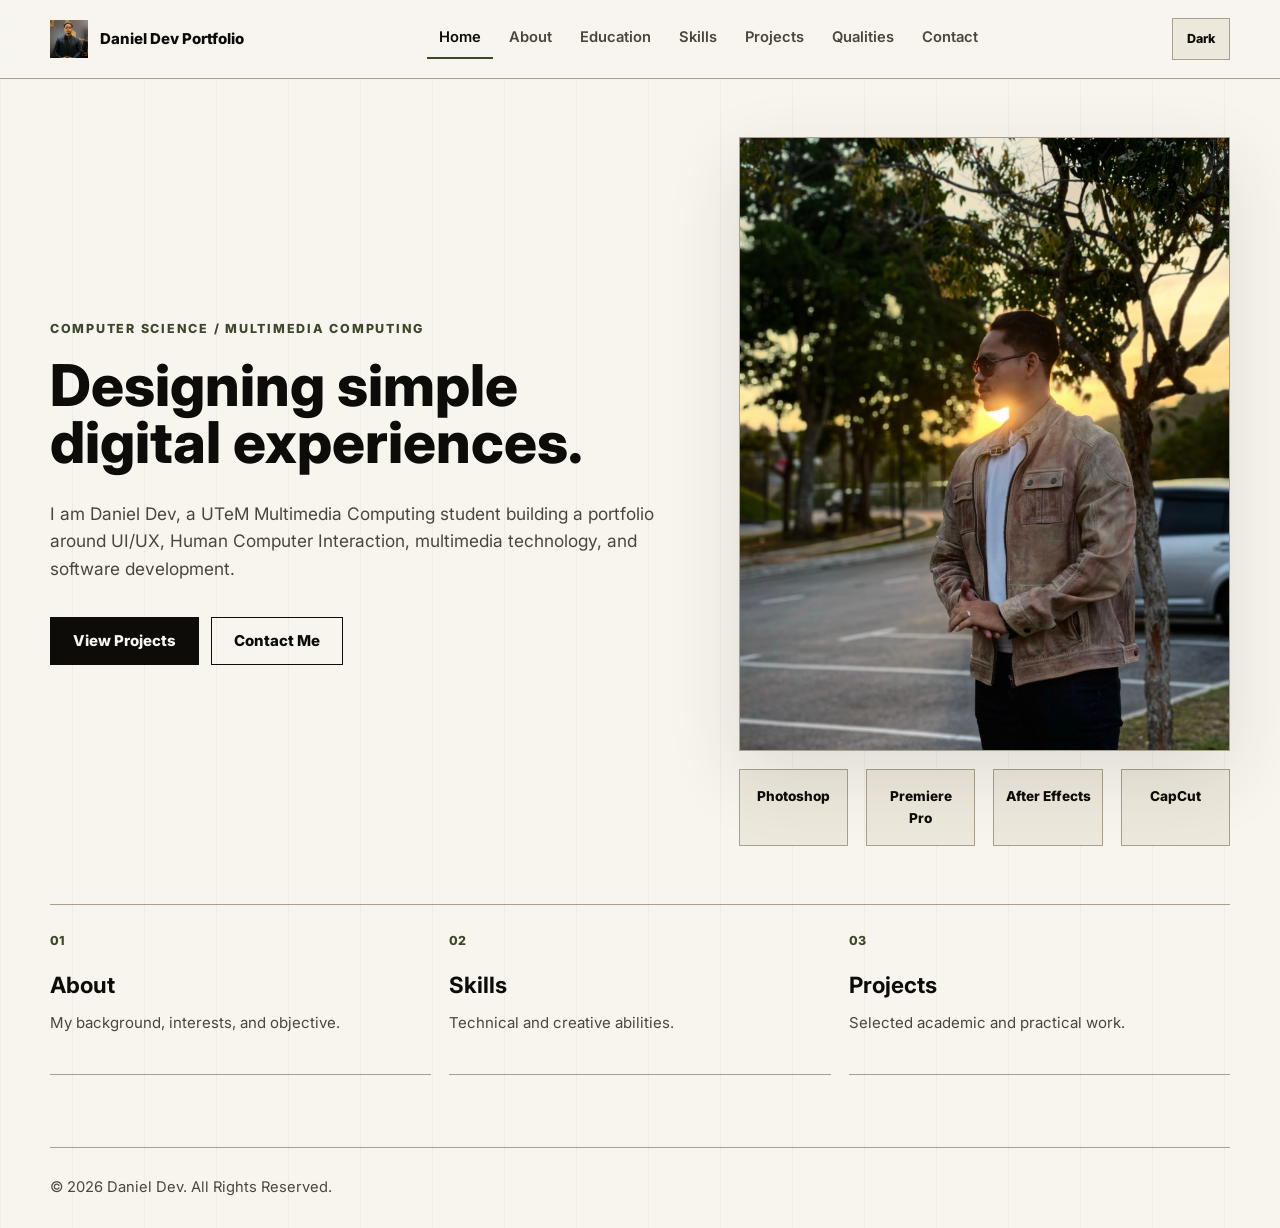
==== index.html @ 2dcd973b "Add files via upload" ====
<!DOCTYPE html>
<html lang="en">
<head>
    <meta charset="UTF-8">
    <meta name="viewport" content="width=device-width, initial-scale=1.0">
    <title>Daniel Dev | Portfolio</title>
    <link rel="preconnect" href="https://fonts.googleapis.com">
    <link rel="preconnect" href="https://fonts.gstatic.com" crossorigin>
    <link href="https://fonts.googleapis.com/css2?family=Inter:wght@300;400;500;600;700;800&display=swap" rel="stylesheet">
    <link rel="stylesheet" href="style.css">
    <link rel="stylesheet" href="mediaqueries.css">
</head>
<body>
    <header class="site-header">
        <nav class="navbar" aria-label="Main navigation">
            <a class="brand" href="index.html" aria-label="Daniel Dev home">
                <span class="brand-mark"><span>D</span><img src="assets/brand-logo.jpg" alt="Daniel Dev logo"></span>
                <span>Daniel Dev Portfolio</span>
            </a>

            <ul class="nav-links" id="nav-links">
                <li><a class="active" href="index.html">Home</a></li>
                <li><a href="about.html">About</a></li>
                <li><a href="education.html">Education</a></li>
                <li><a href="skills.html">Skills</a></li>
                <li><a href="projects.html">Projects</a></li>
                <li><a href="qualities.html">Qualities</a></li>
                <li><a href="contact.html">Contact</a></li>
            </ul>

            <div class="nav-actions">
                <button class="icon-button" id="theme-toggle" type="button" aria-label="Toggle dark mode">Dark</button>
                <button class="icon-button menu-button" id="hamburger" type="button" aria-label="Open menu" aria-expanded="false">Menu</button>
            </div>
        </nav>
    </header>

    <main>
        <section class="home-hero">
            <div class="hero-copy">
                <p class="eyebrow">Computer Science / Multimedia Computing</p>
                <h1>Designing simple digital experiences.</h1>
                <p class="lead">
                    I am Daniel Dev, a UTeM Multimedia Computing student building a portfolio around UI/UX,
                    Human Computer Interaction, multimedia technology, and software development.
                </p>
                <div class="button-row">
                    <a class="button primary" href="projects.html">View Projects</a>
                    <a class="button secondary" href="contact.html">Contact Me</a>
                </div>
            </div>

            <div class="identity-panel" aria-label="Daniel Dev identity visual">
                <div class="image-frame profile-frame" data-label="Add assets/profile.jpg">
                    <img src="assets/profile.jpg" alt="Daniel Dev profile photo">
                </div>
                <div class="signal-list">
                    <span>Photoshop</span>
                    <span>Premiere Pro</span>
                    <span>After Effects</span>
                    <span>CapCut</span>
                </div>
            </div>
        </section>

        <section class="preview-band" aria-label="Portfolio preview">
            <a href="about.html">
                <span>01</span>
                <strong>About</strong>
                <p>My background, interests, and objective.</p>
            </a>
            <a href="skills.html">
                <span>02</span>
                <strong>Skills</strong>
                <p>Technical and creative abilities.</p>
            </a>
            <a href="projects.html">
                <span>03</span>
                <strong>Projects</strong>
                <p>Selected academic and practical work.</p>
            </a>
        </section>
    </main>

    <footer class="site-footer">
        <p>&copy; 2026 Daniel Dev. All Rights Reserved.</p>
    </footer>

    <script src="script.js"></script>
</body>
</html>
---- style.css ----
:root {
    --bg: #f8f5ef;
    --surface: #ede8dc;
    --surface-strong: #ded6c4;
    --text: #0d0c09;
    --muted: #4b463d;
    --line: #a99f8c;
    --accent: #3e472b;
    --accent-strong: #222819;
    --inverse: #fffaf0;
    --shadow: 0 24px 70px rgba(45, 39, 28, 0.12);
}

body.dark-mode {
    --bg: #14130f;
    --surface: #201f1a;
    --surface-strong: #2d2b24;
    --text: #f5f1e8;
    --muted: #b6ad9e;
    --line: #3d392f;
    --accent: #b6bd86;
    --accent-strong: #d7ddb1;
    --inverse: #16140f;
    --shadow: 0 24px 70px rgba(0, 0, 0, 0.38);
}

* {
    box-sizing: border-box;
    margin: 0;
    padding: 0;
}

html {
    width: 100%;
    max-width: 100%;
    overflow-x: hidden;
}

body {
    width: 100%;
    max-width: 100%;
    min-height: 100vh;
    overflow-x: hidden;
    background:
        linear-gradient(90deg, rgba(89, 96, 68, 0.06) 1px, transparent 1px),
        linear-gradient(var(--bg), var(--bg));
    background-size: 72px 72px, auto;
    color: var(--text);
    font-family: "Inter", Arial, sans-serif;
    font-size: 15px;
    line-height: 1.6;
    transition: background-color 0.25s ease, color 0.25s ease;
}

a {
    color: inherit;
    text-decoration: none;
}

main,
header,
footer,
section,
article,
div,
nav,
ul,
li {
    max-width: 100%;
}

button,
input,
textarea {
    font: inherit;
}

.site-header {
    position: sticky;
    top: 0;
    z-index: 20;
    border-bottom: 1px solid var(--line);
    background: color-mix(in srgb, var(--bg) 88%, transparent);
    backdrop-filter: blur(18px);
}

.navbar {
    display: flex;
    align-items: center;
    justify-content: space-between;
    gap: 24px;
    width: min(1180px, calc(100% - 40px));
    min-height: 78px;
    margin: 0 auto;
}

.brand,
.nav-actions,
.nav-links {
    display: flex;
    align-items: center;
}

.brand {
    gap: 12px;
    font-weight: 800;
    letter-spacing: 0;
}

.brand-mark {
    display: grid;
    position: relative;
    width: 38px;
    height: 38px;
    overflow: hidden;
    place-items: center;
    border: 0;
    background: transparent;
    color: var(--bg);
    font-weight: 800;
}

.brand-mark img {
    position: absolute;
    inset: 0;
    width: 100%;
    height: 100%;
    object-fit: cover;
}

.nav-links {
    gap: 4px;
    list-style: none;
}

.nav-links a {
    display: inline-flex;
    align-items: center;
    min-height: 40px;
    padding: 0 12px;
    border-bottom: 2px solid transparent;
    color: var(--muted);
    font-size: 0.92rem;
    font-weight: 600;
}

.nav-links a:hover,
.nav-links a.active {
    border-color: var(--accent);
    color: var(--text);
}

.nav-actions {
    gap: 8px;
}

.icon-button {
    display: grid;
    min-width: 58px;
    height: 42px;
    place-items: center;
    padding: 0 10px;
    border: 1px solid var(--line);
    border-radius: 0;
    background: var(--surface);
    color: var(--text);
    cursor: pointer;
    font-size: 0.78rem;
    font-weight: 800;
}

.icon-button:hover {
    border-color: var(--accent);
}

.menu-button {
    display: none;
}

.home-hero,
.page-shell {
    width: min(1180px, calc(100% - 40px));
    max-width: calc(100vw - 40px);
    margin: 0 auto;
}

.home-hero {
    display: grid;
    grid-template-columns: minmax(0, 1.12fr) minmax(320px, 0.88fr);
    gap: 64px;
    align-items: center;
    min-height: calc(100vh - 78px);
    padding: 58px 0;
}

.hero-copy,
.page-intro {
    max-width: 800px;
}

.eyebrow {
    margin-bottom: 18px;
    color: var(--accent);
    font-size: 0.78rem;
    font-weight: 800;
    letter-spacing: 0.14em;
    text-transform: uppercase;
}

h1 {
    max-width: 900px;
    font-size: clamp(2rem, 4.5vw, 4.4rem);
    font-weight: 800;
    letter-spacing: 0;
    line-height: 1;
    overflow-wrap: anywhere;
}

.lead {
    max-width: 680px;
    margin-top: 28px;
    color: var(--muted);
    font-size: clamp(0.98rem, 1.5vw, 1.08rem);
}

.button-row {
    display: flex;
    flex-wrap: wrap;
    gap: 12px;
    margin-top: 34px;
}

.button {
    display: inline-flex;
    align-items: center;
    justify-content: center;
    min-height: 48px;
    padding: 0 22px;
    border: 1px solid var(--text);
    border-radius: 0;
    cursor: pointer;
    font-weight: 800;
    transition: background-color 0.2s ease, color 0.2s ease, transform 0.2s ease, border-color 0.2s ease;
}

.button.primary {
    background: var(--text);
    color: var(--bg);
}

.button.secondary {
    background: transparent;
    color: var(--text);
}

.button:hover {
    transform: translateY(-2px);
}

.button.primary:hover {
    background: var(--accent);
    border-color: var(--accent);
    color: var(--inverse);
}

.button.secondary:hover {
    border-color: var(--accent);
    color: var(--accent);
}

.text-link {
    display: inline-flex;
    width: fit-content;
    margin-top: 14px;
    border-bottom: 2px solid var(--accent);
    color: var(--text);
    font-weight: 800;
}

.image-frame {
    position: relative;
    width: 100%;
    overflow: hidden;
    border: 1px solid var(--line);
    background:
        linear-gradient(135deg, transparent 0 52%, rgba(89, 96, 68, 0.18) 52% 70%, transparent 70%),
        var(--surface);
}

.image-frame::before {
    content: attr(data-label);
    position: absolute;
    inset: 0;
    display: grid;
    place-items: center;
    padding: 20px;
    color: var(--muted);
    font-size: 0.82rem;
    font-weight: 800;
    text-align: center;
    text-transform: uppercase;
}

.image-frame.has-image::before {
    display: none;
}

.image-frame img {
    position: relative;
    z-index: 1;
    display: block;
    width: 100%;
    height: 100%;
    object-fit: cover;
}

.profile-frame {
    min-height: 430px;
    box-shadow: var(--shadow);
    aspect-ratio: 4 / 5;
}

.page-image {
    aspect-ratio: 4 / 5;
    max-width: 360px;
    margin-bottom: 24px;
}

.page-image img {
    object-fit: cover;
    object-position: center 75%;
    background: var(--surface);
}

.project-image {
    aspect-ratio: 16 / 9;
}

.project-image img {
    object-fit: cover;
    background: var(--surface);
}

.education-image {
    aspect-ratio: 3 / 2;
    max-width: 260px;
    background: #f8f5ef;
}

.education-image img {
    object-fit: contain;
    padding: 12px;
}

.identity-panel {
    display: grid;
    gap: 18px;
}

.identity-card {
    display: grid;
    min-height: 430px;
    padding: 28px;
    border: 1px solid var(--line);
    background:
        linear-gradient(135deg, transparent 0 52%, rgba(89, 96, 68, 0.18) 52% 70%, transparent 70%),
        var(--surface);
    box-shadow: var(--shadow);
}

.identity-label {
    color: var(--muted);
    font-size: 0.8rem;
    font-weight: 800;
    text-transform: uppercase;
}

.identity-card strong {
    align-self: center;
    font-size: clamp(6rem, 16vw, 11rem);
    font-weight: 800;
    line-height: 0.8;
}

.identity-card span:last-child {
    align-self: end;
    color: var(--muted);
    font-weight: 700;
}

.signal-list,
.preview-band,
.split-layout,
.skill-columns,
.contact-layout {
    display: grid;
    gap: 18px;
}

.signal-list {
    grid-template-columns: repeat(4, 1fr);
}

.signal-list span {
    padding: 16px 10px;
    border: 1px solid var(--line);
    background: var(--surface);
    text-align: center;
    font-size: 0.85rem;
    font-weight: 800;
}

.preview-band {
    grid-template-columns: repeat(3, 1fr);
    width: min(1180px, calc(100% - 40px));
    max-width: calc(100vw - 40px);
    margin: 0 auto 72px;
    border-top: 1px solid var(--line);
}

.preview-band a {
    min-height: 170px;
    padding: 26px 0;
    border-bottom: 1px solid var(--line);
    cursor: pointer;
    transition: border-color 0.2s ease, transform 0.2s ease;
}

.preview-band a:hover {
    border-color: var(--accent);
    transform: translateY(-3px);
}

.preview-band a:hover strong {
    color: var(--accent);
}

.preview-band span,
.timeline span,
.project-list span,
.qualities-list span,
.contact-details span {
    display: block;
    color: var(--accent);
    font-size: 0.78rem;
    font-weight: 800;
    text-transform: uppercase;
}

.preview-band strong {
    display: block;
    margin-top: 16px;
    font-size: 1.4rem;
}

.preview-band p,
.split-layout p,
.timeline p,
.project-list p,
.qualities-list p {
    margin-top: 8px;
    color: var(--muted);
}

.page-shell {
    min-height: calc(100vh - 156px);
    padding: 84px 0;
}

.page-intro {
    padding-bottom: 60px;
}

.page-intro h1 {
    font-size: clamp(2rem, 4.3vw, 4rem);
}

.split-layout,
.contact-layout {
    grid-template-columns: minmax(0, 760px);
}

.split-layout > div,
.timeline article,
.project-list article,
.qualities-list article,
.skill-columns > div {
    border-top: 1px solid var(--line);
    padding-top: 24px;
}

h2 {
    font-size: clamp(1.15rem, 2vw, 1.55rem);
    line-height: 1.1;
}

.timeline,
.project-list,
.qualities-list {
    display: grid;
    gap: 26px;
}

.timeline article {
    display: grid;
    grid-template-columns: 120px minmax(220px, 260px) minmax(0, 1fr);
    gap: 28px;
    align-items: start;
}

.project-list article {
    display: grid;
    grid-template-columns: 100px minmax(360px, 520px) minmax(0, 1fr);
    gap: 20px;
    align-items: start;
}

.timeline article h2 {
    grid-column: 3;
}

.project-list article h2 {
    grid-column: 3;
}

.timeline article p,
.timeline article strong {
    grid-column: 3;
}

.timeline .education-image {
    grid-column: 2;
    grid-row: 1 / span 3;
}

.project-list article p,
.project-list article .project-points,
.project-list article .text-link {
    grid-column: 3;
}

.project-points {
    display: grid;
    gap: 8px;
    margin-top: 14px;
    padding-left: 18px;
    color: var(--muted);
}

.project-points li {
    padding-left: 4px;
}

.project-list .project-image {
    grid-column: 2;
    grid-row: 1 / span 3;
}

.skill-columns {
    grid-template-columns: repeat(3, 1fr);
}

.tag-list {
    display: flex;
    flex-wrap: wrap;
    gap: 10px;
    margin-top: 20px;
    list-style: none;
}

.tag-list li {
    padding: 9px 12px;
    border: 1px solid var(--line);
    background: var(--surface);
    color: var(--text);
    font-size: 0.92rem;
    font-weight: 700;
}

.qualities-list {
    grid-template-columns: repeat(2, 1fr);
}

.contact-details {
    display: grid;
    gap: 16px;
}

.contact-details a {
    position: relative;
    display: block;
    padding-bottom: 18px;
    border-bottom: 1px solid var(--line);
    font-size: clamp(1.05rem, 2vw, 1.3rem);
    font-weight: 800;
    overflow-wrap: anywhere;
}

.contact-icon {
    display: inline-block;
    width: 28px;
    height: 28px;
    margin-right: 10px;
    vertical-align: middle;
}

.contact-link {
    cursor: pointer;
    transition: color 0.2s ease, border-color 0.2s ease, transform 0.2s ease;
}

.contact-link:hover {
    border-color: var(--accent);
    color: var(--accent);
    transform: translateX(4px);
}

.contact-form {
    display: grid;
    gap: 16px;
    padding: 24px;
    border: 1px solid var(--line);
    background: var(--surface);
}

.contact-form label {
    display: grid;
    gap: 8px;
    color: var(--muted);
    font-size: 0.86rem;
    font-weight: 800;
    text-transform: uppercase;
}

.contact-form input,
.contact-form textarea {
    width: 100%;
    border: 1px solid var(--line);
    border-radius: 0;
    background: var(--bg);
    color: var(--text);
    padding: 13px 14px;
    text-transform: none;
}

.contact-form textarea {
    min-height: 150px;
    resize: vertical;
}

.site-footer {
    width: min(1180px, calc(100% - 40px));
    max-width: calc(100vw - 40px);
    margin: 0 auto;
    padding: 28px 0;
    border-top: 1px solid var(--line);
    color: var(--muted);
    font-size: 0.92rem;
}
---- mediaqueries.css ----
@media (max-width: 1040px) {
    .navbar {
        width: calc(100% - 28px);
        max-width: 1180px;
        margin-left: auto;
        margin-right: auto;
    }

    .nav-links {
        position: fixed;
        top: 78px;
        left: 14px;
        right: 14px;
        z-index: 1000;
        width: auto;
        max-width: none;
        display: none;
        flex-direction: column;
        align-items: stretch;
        gap: 0;
        border: 1px solid var(--line);
        background: var(--bg);
        box-shadow: var(--shadow);
    }

    .nav-links.active {
        display: flex;
    }

    .nav-links a {
        min-height: 54px;
        padding: 0 18px;
        border-bottom: 1px solid var(--line);
    }

    .nav-links li:last-child a {
        border-bottom: 0;
    }

    .menu-button {
        display: grid;
    }

    .home-hero {
        grid-template-columns: 1fr;
        min-height: auto;
        padding: 56px 0;
    }

    .identity-card {
        min-height: 340px;
    }

    .profile-frame {
        min-height: 340px;
    }

    .preview-band,
    .skill-columns {
        grid-template-columns: 1fr;
    }
}

@media (max-width: 760px) {
    body {
        background-size: 48px 48px, auto;
    }

    main,
    .home-hero,
    .page-shell,
    .preview-band,
    .site-footer,
    .page-intro,
    .hero-copy,
    .identity-panel,
    .timeline,
    .project-list,
    .qualities-list,
    .skill-columns,
    .contact-layout {
        max-width: 100vw;
        overflow-x: hidden;
    }

    .site-header,
    .navbar {
        overflow: visible;
    }

    .home-hero,
    .page-shell,
    .preview-band,
    .site-footer {
        width: 100%;
        max-width: 1180px;
        padding-left: 16px;
        padding-right: 16px;
        margin-left: auto;
        margin-right: auto;
    }

    .brand span:last-child {
        display: none;
    }

    .home-hero {
        gap: 36px;
        padding-top: 42px;
        padding-bottom: 42px;
        justify-items: center;
        text-align: center;
    }

    .hero-copy,
    .page-intro {
        margin: 0 auto;
    }

    .lead {
        margin-left: auto;
        margin-right: auto;
    }

    h1,
    .page-intro h1 {
        max-width: 100%;
        font-size: clamp(2.1rem, 11vw, 3.6rem);
        line-height: 1;
        overflow-wrap: break-word;
        word-break: normal;
    }

    .button-row,
    .button {
        width: 100%;
    }

    .button-row {
        justify-content: center;
    }

    .identity-panel {
        width: 100%;
        max-width: 420px;
        margin: 0 auto;
    }

    .signal-list,
    .split-layout,
    .contact-layout,
    .qualities-list {
        grid-template-columns: 1fr;
    }

    .page-shell {
        padding-top: 54px;
        padding-bottom: 54px;
        text-align: center;
    }

    .page-intro {
        padding-bottom: 42px;
    }

    .timeline article,
    .project-list article {
        width: 100%;
        max-width: 100%;
        grid-template-columns: 1fr;
        gap: 10px;
        text-align: center;
    }

    .timeline article h2,
    .timeline article p,
    .timeline article strong,
    .timeline .education-image,
    .project-list .project-image,
    .project-list article h2,
    .project-list article p,
    .project-list article .project-points,
    .project-list article .text-link {
        grid-column: auto;
        grid-row: auto;
    }

    .education-image {
        width: min(100%, 240px);
        max-width: 240px;
        margin: 0 auto;
    }

    .contact-form {
        padding: 18px;
        text-align: left;
    }
}

@media (max-width: 420px) {
    .navbar {
        gap: 12px;
        min-height: 70px;
        width: calc(100% - 20px);
    }

    .nav-links {
        top: 70px;
    }

    .icon-button {
        min-width: 52px;
        height: 38px;
        padding: 0 8px;
    }

    .identity-card {
        width: 100%;
        min-height: 280px;
        padding: 20px;
    }

    .profile-frame {
        min-height: 280px;
    }

    .preview-band a {
        min-height: 140px;
        text-align: center;
    }

    .page-shell,
    .home-hero,
    .preview-band,
    .site-footer {
        padding-left: 14px;
        padding-right: 14px;
    }
}
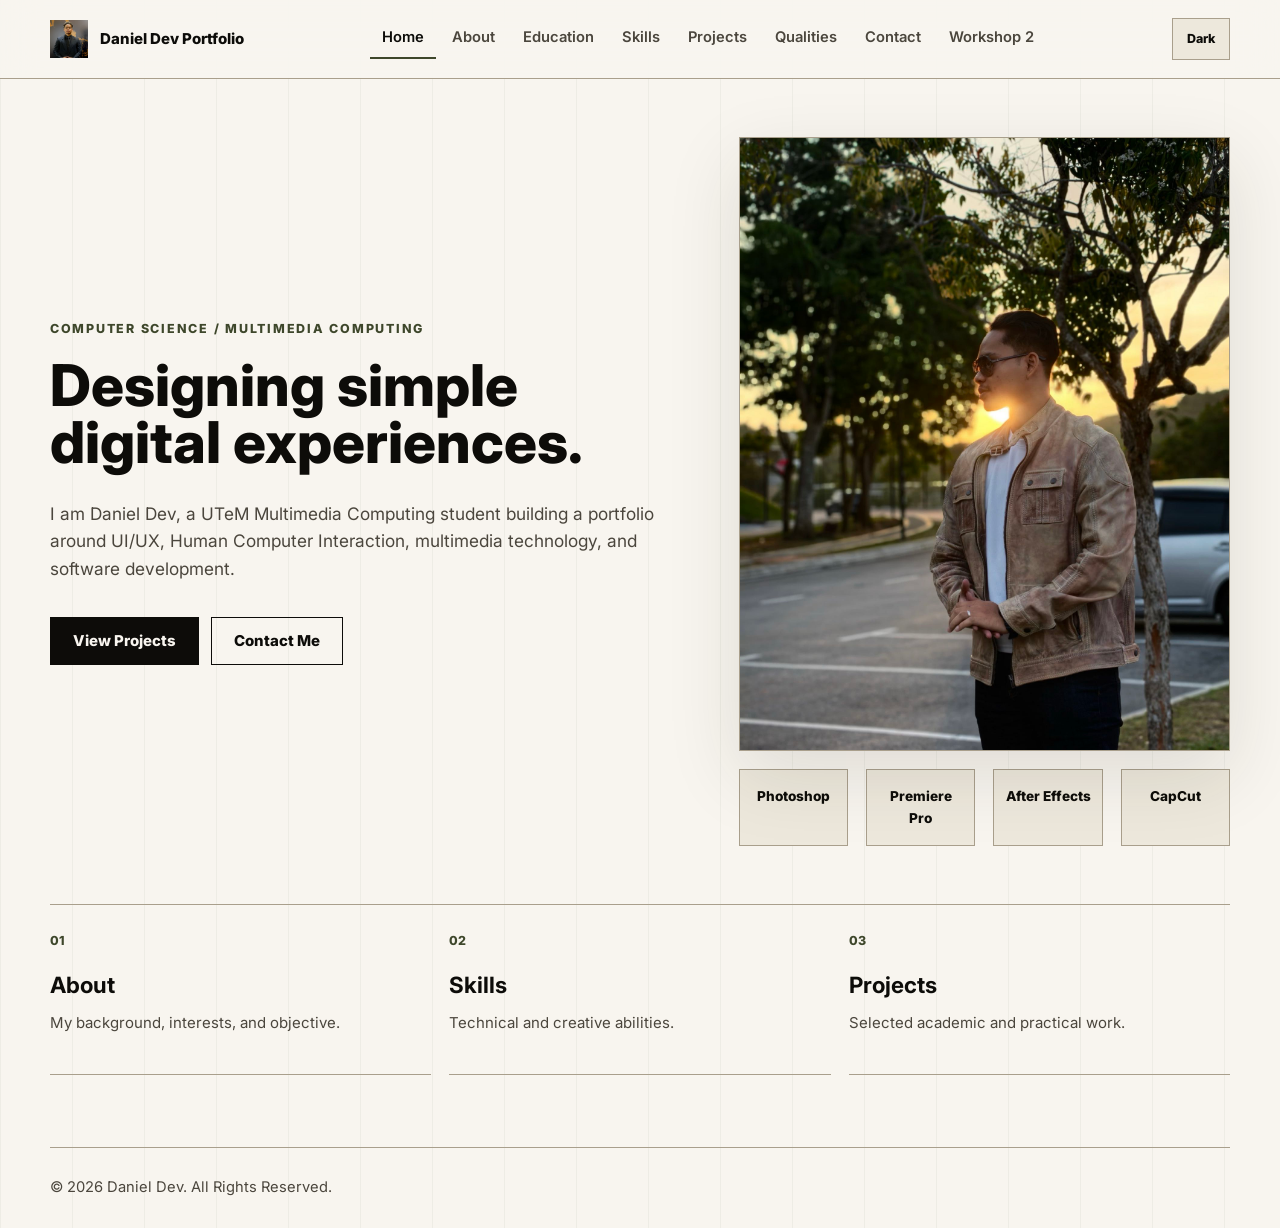
==== commit e7fe29fc: "Add files via upload" ====
--- a/index.html
+++ b/index.html
@@ -26,6 +26,7 @@
                 <li><a href="projects.html">Projects</a></li>
                 <li><a href="qualities.html">Qualities</a></li>
                 <li><a href="contact.html">Contact</a></li>
+                <li><a href="workshop2.html">Workshop 2</a></li>
             </ul>
 
             <div class="nav-actions">
--- a/style.css
+++ b/style.css
@@ -341,6 +341,31 @@
     background: var(--surface);
 }
 
+.logo-project-image img {
+    object-fit: cover;
+    object-position: center;
+}
+
+.logo-project-image {
+    aspect-ratio: 2 / 1;
+    padding: 18px;
+    background:
+        linear-gradient(90deg, rgba(248, 245, 239, 0.07) 1px, transparent 1px),
+        linear-gradient(135deg, #171512 0%, #3f462e 100%);
+    background-size: 44px 44px, auto, auto;
+}
+
+.logo-project-image img {
+    position: relative;
+    z-index: 1;
+    width: 100%;
+    height: 100%;
+    object-fit: contain;
+    background: #ffffff;
+    padding: 0;
+    filter: none;
+}
+
 .education-image {
     aspect-ratio: 3 / 2;
     max-width: 260px;
@@ -657,3 +682,200 @@
     color: var(--muted);
     font-size: 0.92rem;
 }
+
+.logo-project-image {
+    display: grid !important;
+    place-items: start center !important;
+    aspect-ratio: 16 / 9 !important;
+    padding: 0 !important;
+    background:
+        linear-gradient(90deg, rgba(248, 245, 239, 0.07) 1px, transparent 1px),
+        linear-gradient(135deg, #171512 0%, #3f462e 100%) !important;
+    background-size: 44px 44px, auto !important;
+}
+
+.logo-project-image::after {
+    content: none !important;
+    display: none !important;
+}
+
+.logo-project-image img {
+    display: block !important;
+    position: relative !important;
+    z-index: 2 !important;
+    width: 68% !important;
+    height: 50% !important;
+    margin-top: 44px !important;
+    object-fit: cover !important;
+    object-position: center !important;
+    background: #ffffff !important;
+    padding: 0 !important;
+    box-shadow: 14px 16px 0 rgba(0, 0, 0, 0.22) !important;
+}
+
+.logo-project-image {
+    position: relative;
+    aspect-ratio: 16 / 9;
+    padding: 0;
+    background:
+        linear-gradient(90deg, rgba(248, 245, 239, 0.07) 1px, transparent 1px),
+        linear-gradient(135deg, #171512 0%, #3f462e 100%);
+    background-size: 44px 44px, auto;
+}
+
+.logo-project-image img {
+    width: 100%;
+    height: 100%;
+    object-fit: cover;
+    object-position: center;
+    background: #ffffff;
+    box-shadow: 14px 16px 0 rgba(0, 0, 0, 0.22);
+}
+
+/* ==========================================================================
+   Workshop 2 Update Hub Styles
+   ========================================================================== */
+
+.update-feed {
+    display: grid;
+    gap: 32px;
+    max-width: 900px;
+    margin: 0 auto;
+}
+
+.update-card {
+    display: flex;
+    flex-direction: column;
+    gap: 20px;
+    padding: 32px;
+    border: 1px solid var(--line);
+    background: var(--surface);
+    transition: border-color 0.2s ease, transform 0.2s ease, box-shadow 0.2s ease;
+}
+
+.update-card:hover {
+    border-color: var(--accent);
+    box-shadow: var(--shadow);
+}
+
+.update-meta-row {
+    display: flex;
+    align-items: center;
+    justify-content: space-between;
+    flex-wrap: wrap;
+    gap: 12px;
+    padding-bottom: 14px;
+    border-bottom: 1px solid var(--line);
+}
+
+.update-date-badge {
+    display: inline-flex;
+    align-items: center;
+    gap: 8px;
+    color: var(--accent);
+    font-size: 0.82rem;
+    font-weight: 800;
+    letter-spacing: 0.05em;
+    text-transform: uppercase;
+}
+
+.update-pills {
+    display: flex;
+    flex-wrap: wrap;
+    gap: 8px;
+    list-style: none;
+}
+
+.update-pill {
+    display: inline-block;
+    padding: 4px 12px;
+    border: 1px solid var(--line);
+    background: var(--bg);
+    color: var(--text);
+    font-size: 0.74rem;
+    font-weight: 700;
+    letter-spacing: 0.04em;
+    text-transform: uppercase;
+}
+
+.update-pill.accent {
+    background: var(--accent);
+    color: var(--inverse);
+    border-color: var(--accent);
+}
+
+.update-card h2 {
+    font-size: clamp(1.25rem, 2.2vw, 1.7rem);
+    line-height: 1.25;
+    color: var(--text);
+}
+
+.update-body {
+    display: grid;
+    gap: 14px;
+    color: var(--muted);
+    font-size: 0.98rem;
+    line-height: 1.65;
+}
+
+.update-body p strong {
+    color: var(--text);
+}
+
+.reflection-callout {
+    position: relative;
+    padding: 16px 20px;
+    border-left: 3px solid var(--accent);
+    background: color-mix(in srgb, var(--surface-strong) 50%, transparent);
+    color: var(--text);
+    font-size: 0.94rem;
+    line-height: 1.6;
+}
+
+.reflection-callout strong {
+    display: block;
+    margin-bottom: 4px;
+    color: var(--accent);
+    font-size: 0.76rem;
+    font-weight: 800;
+    letter-spacing: 0.08em;
+    text-transform: uppercase;
+}
+
+.update-media-block {
+    display: grid;
+    gap: 16px;
+    margin-top: 4px;
+}
+
+.update-image-frame {
+    aspect-ratio: 16 / 9;
+    max-height: 400px;
+}
+
+.code-snippet-box {
+    position: relative;
+    padding: 18px 20px;
+    border: 1px solid var(--line);
+    background: var(--surface-strong);
+    overflow-x: auto;
+}
+
+.code-snippet-box pre {
+    margin: 0;
+    font-family: "Consolas", "Courier New", monospace;
+    font-size: 0.88rem;
+    line-height: 1.55;
+    color: var(--text);
+    white-space: pre-wrap;
+    word-break: break-word;
+}
+
+.update-action-row {
+    display: flex;
+    flex-wrap: wrap;
+    align-items: center;
+    gap: 16px;
+    padding-top: 14px;
+    border-top: 1px solid var(--line);
+}
--- a/mediaqueries.css
+++ b/mediaqueries.css
@@ -78,7 +78,8 @@
     .project-list,
     .qualities-list,
     .skill-columns,
-    .contact-layout {
+    .contact-layout,
+    .update-feed {
         max-width: 100vw;
         overflow-x: hidden;
     }
@@ -195,6 +196,21 @@
         padding: 18px;
         text-align: left;
     }
+
+    .update-card {
+        padding: 24px 18px;
+        text-align: left;
+    }
+
+    .update-meta-row {
+        flex-direction: column;
+        align-items: flex-start;
+        gap: 10px;
+    }
+
+    .update-action-row {
+        justify-content: flex-start;
+    }
 }
 
 @media (max-width: 420px) {
